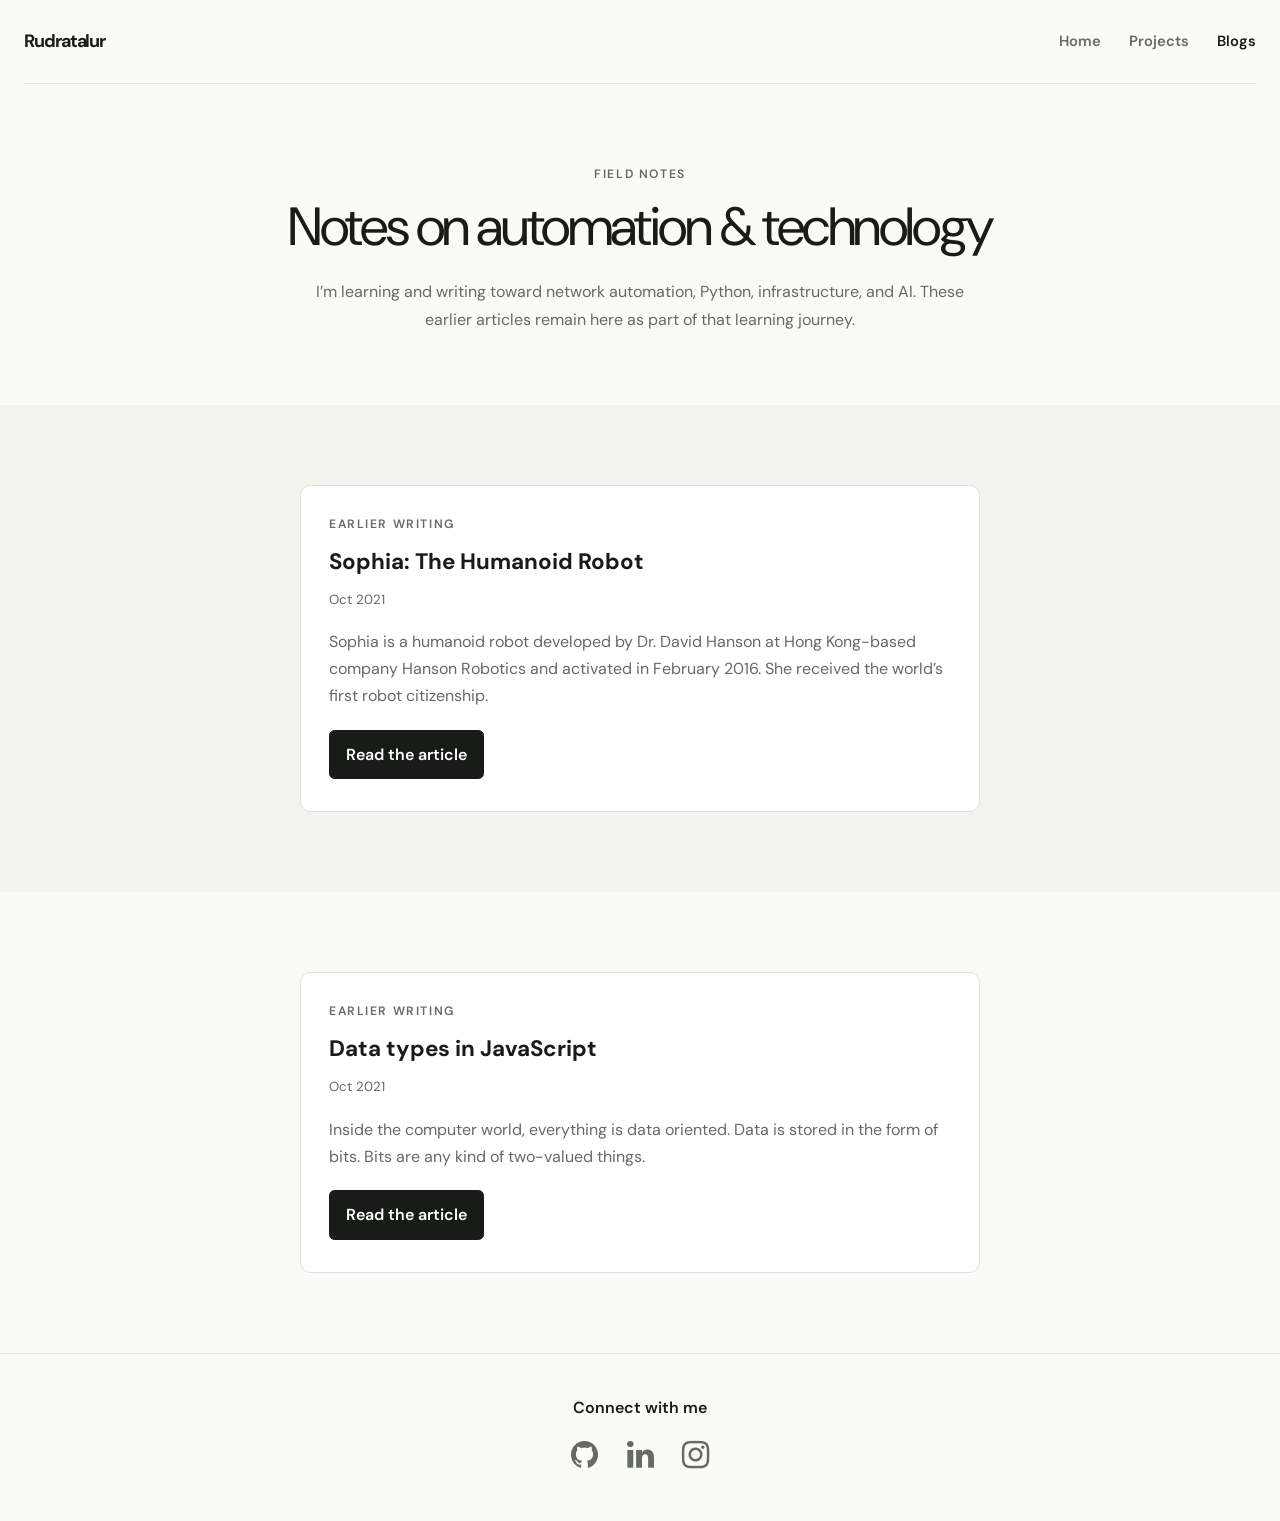
==== blogs.html @ c9188f0f "Refresh portfolio for network infrastructure Co-authored-by: Copilot <223556219+Copilot@users.norepl" ====
<!DOCTYPE html>
<html lang="en">
<head>
    <meta charset="UTF-8">
    <meta name="viewport" content="width=device-width, initial-scale=1.0">
    <meta name="theme-color" content="#0a0f14">
    <meta name="description" content="Rudratalur's notes and articles, with a growing focus on network automation and infrastructure.">
    <title>Blogs | Rudratalur</title>
    <link href="style.css" rel="stylesheet">
    <link rel="stylesheet" href="https://cdnjs.cloudflare.com/ajax/libs/font-awesome/4.7.0/css/font-awesome.min.css">
</head>
<body>
    <a class="skip-link" href="#main-content">Skip to content</a>
    <nav class="navigation container" aria-label="Main navigation">
        <a class="nav-brand" href="/">Rudratalur</a>
        <ul class="list-non-bullet nav-pills">
            <li class="list-item-inline"><a class="link" href="/">Home</a></li>
            <li class="list-item-inline"><a class="link" href="/project.html">Projects</a></li>
            <li class="list-item-inline"><a class="link link-active" href="/blogs.html" aria-current="page">Blogs</a></li>
        </ul>
    </nav>

    <main id="main-content">
        <header class="hero">
            <p class="eyebrow">FIELD NOTES</p>
            <h1 class="hero-heading">Notes on <span class="heading-inverted">automation & technology</span></h1>
            <p class="hero-intro">I’m learning and writing toward network automation, Python, infrastructure, and AI. These earlier articles remain here as part of that learning journey.</p>
        </header>

        <section class="section section-muted" aria-labelledby="sophia-heading">
            <article class="container container-center">
                <p class="eyebrow">EARLIER WRITING</p>
                <h2 id="sophia-heading">Sophia: The Humanoid Robot</h2>
                <small>Oct 2021</small>
                <p>Sophia is a humanoid robot developed by Dr. David Hanson at Hong Kong-based company Hanson Robotics and activated in February 2016. She received the world’s first robot citizenship.</p>
                <a class="link link-primary" href="https://medium.com/@rudratalur07/sophia-the-humanoid-robot-8d5dbc5ce4a0" target="_blank" rel="noopener noreferrer">Read the article</a>
            </article>
        </section>

        <section class="section" aria-labelledby="datatypes-heading">
            <article class="container container-center">
                <p class="eyebrow">EARLIER WRITING</p>
                <h2 id="datatypes-heading">Data types in JavaScript</h2>
                <small>Oct 2021</small>
                <p>Inside the computer world, everything is data oriented. Data is stored in the form of bits. Bits are any kind of two-valued things.</p>
                <a class="link link-primary" href="https://medium.com/@rudratalur07/data-types-in-javascript-2911bc93f323" target="_blank" rel="noopener noreferrer">Read the article</a>
            </article>
        </section>
    </main>

    <footer class="footer">
        <div class="footer-header">Connect with me</div>
        <ul class="link-social list-non-bullet" aria-label="Social links">
            <li class="list-item-inline">
                <a class="link" href="https://github.com/rudratalur" aria-label="GitHub">
                    <i class="fa fa-github fa-2x" aria-hidden="true"></i>
                </a>
            </li>
            <li class="list-item-inline">
                <a class="link" href="https://www.linkedin.com/in/rudraswamy-k-ab26a818b/" aria-label="LinkedIn">
                    <i class="fa fa-linkedin fa-2x" aria-hidden="true"></i>
                </a>
            </li>
            <li class="list-item-inline">
                <a class="link" href="https://www.instagram.com/rudratalur_dk/" aria-label="Instagram">
                    <i class="fa fa-instagram fa-2x" aria-hidden="true"></i>
                </a>
            </li>
        </ul>
    </footer>
</body>
</html>
---- style.css ----
@import url('https://fonts.googleapis.com/css2?family=DM+Sans:wght@400;500;600;700&family=DM+Serif+Display&display=swap');

:root {
    color-scheme: light;
    --background: #fafaf8;
    --surface: #f2f2ef;
    --surface-raised: #ffffff;
    --text: #191b19;
    --muted: #656a66;
    --accent: #287c70;
    --accent-strong: #287c70;
    --border: #dedfda;
}

* {
    box-sizing: border-box;
}

html {
    scroll-behavior: smooth;
}

body {
    margin: 0;
    background: var(--background);
    color: var(--text);
    font-family: 'DM Sans', sans-serif;
    font-size: 1rem;
    line-height: 1.7;
}

a {
    color: var(--accent);
}

a:hover {
    color: #14584f;
}

a:focus-visible {
    outline: 2px solid var(--accent);
    outline-offset: 4px;
    border-radius: 3px;
}

.skip-link {
    position: absolute;
    top: -4rem;
    left: 1rem;
    z-index: 2;
    padding: 0.65rem 1rem;
    border-radius: 0.4rem;
    background: var(--text);
    color: #fff;
}

.skip-link:focus {
    top: 1rem;
}

.container {
    padding-right: 1.5rem;
    padding-left: 1.5rem;
}

.container-center {
    max-width: 680px;
    margin: 0 auto;
}

.container-wide {
    width: min(100%, 900px);
    margin: 0 auto;
}

.navigation {
    display: flex;
    align-items: center;
    justify-content: space-between;
    gap: 1rem;
    width: min(100% - 3rem, 1240px);
    min-height: 84px;
    margin: 0 auto;
    padding-right: 0;
    padding-left: 0;
    border-bottom: 1px solid rgb(25 27 25 / 9%);
}

.navigation .nav-brand {
    color: var(--text);
    font-size: 1.12rem;
    font-weight: 700;
    letter-spacing: -0.06em;
    text-decoration: none;
    white-space: nowrap;
}

.nav-pills,
.list-non-bullet {
    margin: 0;
    padding: 0;
    list-style: none;
}

.nav-pills {
    display: flex;
    flex-wrap: wrap;
    justify-content: flex-end;
    gap: 0.35rem 1.75rem;
}

.list-item-inline {
    display: inline;
}

.navigation .link {
    display: inline-block;
    padding: 0.45rem 0;
    color: var(--muted);
    font-size: 0.92rem;
    text-decoration: none;
}

.navigation .link:hover,
.navigation .link-active {
    color: var(--text);
}

.navigation .link-active {
    font-weight: 600;
}

.hero {
    width: min(100% - 3rem, 880px);
    margin: 0 auto;
    padding: 5rem 0 4.5rem;
    text-align: center;
}

.hero-home {
    display: grid;
    grid-template-columns: minmax(0, 1.3fr) minmax(250px, 0.7fr);
    align-items: center;
    gap: clamp(2rem, 6vw, 5rem);
    width: min(100% - 3rem, 1120px);
    min-height: min(760px, calc(100svh - 76px));
    padding: 4rem 0 5rem;
    text-align: left;
}

.hero-home .hero-heading {
    margin: 0;
    font-family: 'DM Serif Display', Georgia, serif;
    font-size: clamp(3rem, 4.7vw, 4.5rem);
    font-weight: 400;
    letter-spacing: -0.035em;
    line-height: 1.04;
}

.hero-greeting {
    margin: 0 0 0.75rem;
    color: var(--muted);
    font-size: 1.05rem;
}

.hero-greeting span {
    color: var(--text);
    font-weight: 600;
}

.hero-home .hero-subtitle {
    font-size: 0.95rem;
    line-height: 1.7;
}

.hero-home .hero-intro {
    margin-left: 0;
}

.status-dot {
    display: inline-block;
    width: 0.48rem;
    height: 0.48rem;
    margin-right: 0.45rem;
    border-radius: 50%;
    background: var(--accent);
    box-shadow: 0 0 0 4px rgb(40 124 112 / 10%);
    vertical-align: 0.08rem;
    animation: status-glow 2.4s ease-in-out infinite;
}

.hero-actions {
    display: flex;
    flex-wrap: wrap;
    align-items: center;
    gap: 1rem 1.5rem;
    margin-top: 1.75rem;
}

.text-link {
    color: var(--muted);
    font-size: 0.9rem;
    text-decoration: none;
    text-underline-offset: 4px;
}

.text-link:hover {
    color: var(--text);
    text-decoration: underline;
}

.profile-console {
    width: min(100%, 440px);
    justify-self: end;
    overflow: hidden;
    border: 1px solid #d8ddd7;
    border-radius: 0.8rem;
    background: #fff;
    box-shadow: 0 26px 70px rgb(35 53 43 / 10%), 0 4px 12px rgb(35 53 43 / 5%);
    transition: box-shadow 250ms ease, transform 250ms ease;
}

.profile-console:hover {
    box-shadow: 0 32px 80px rgb(35 53 43 / 14%), 0 4px 12px rgb(35 53 43 / 5%);
    transform: translateY(-3px);
}

.profile-console-header {
    display: flex;
    align-items: center;
    gap: 0.9rem;
    min-height: 98px;
    padding: 1rem 1.25rem;
    border-bottom: 1px solid #e7e9e5;
}

.profile-photo {
    flex: 0 0 auto;
    width: 96px;
    height: 96px;
    border: 1px solid #e5e8e3;
    border-radius: 0.75rem;
    background: #f1f2ef;
    object-fit: cover;
    object-position: center 35%;
}

.profile-console-identity {
    display: grid;
    gap: 0.15rem;
    min-width: 0;
}

.profile-console-identity strong {
    font-size: 1rem;
    font-weight: 600;
}

.profile-console-identity span {
    color: var(--muted);
    font-size: 0.75rem;
    line-height: 1.4;
}

.console-indicator {
    width: 0.55rem;
    height: 0.55rem;
    margin-left: auto;
    border-radius: 50%;
    background: #31856d;
    box-shadow: 0 0 0 4px rgb(49 133 109 / 11%);
}

.console-titlebar {
    display: flex;
    justify-content: space-between;
    padding: 0.75rem 1.25rem;
    border-bottom: 1px solid rgb(255 255 255 / 8%);
    background: #202622;
    color: #c3ccc5;
    font-family: ui-monospace, SFMono-Regular, Menlo, Consolas, monospace;
    font-size: 0.66rem;
    letter-spacing: 0.1em;
}

.console-body {
    padding: 1.2rem 1.25rem 1rem;
    background: #252c27;
    color: #edf2ed;
    font-family: ui-monospace, SFMono-Regular, Menlo, Consolas, monospace;
    font-size: 0.78rem;
}

.console-output {
    max-height: 190px;
    overflow-y: auto;
    scrollbar-color: #63766a transparent;
    scrollbar-width: thin;
}

.console-output p {
    margin: 0 0 0.55rem;
    overflow-wrap: anywhere;
}

.console-prompt {
    color: #86c6a4;
}

.console-response {
    padding-left: 1rem;
    color: #bfc9c1;
    line-height: 1.65;
}

.console-response code {
    color: #a9d8b9;
}

.console-form {
    display: flex;
    align-items: center;
    gap: 0.55rem;
    min-height: 44px;
    border-bottom: 1px solid #526057;
}

.console-form input {
    flex: 1;
    min-width: 0;
    border: 0;
    outline: 0;
    background: transparent;
    color: #f3f5f2;
    font: inherit;
}

.console-form input::placeholder {
    color: #9da99f;
}

.console-form:focus-within {
    border-color: #a9d8b9;
}

.console-form button {
    width: 30px;
    height: 30px;
    border: 1px solid #65736a;
    border-radius: 0.3rem;
    background: #313b34;
    color: #e8f2e9;
    cursor: pointer;
    font: inherit;
    transition: background-color 150ms ease, border-color 150ms ease;
}

.console-form button:hover,
.console-form button:focus-visible {
    border-color: #a9d8b9;
    background: #3a4b3e;
}

.console-help {
    margin: 0.7rem 0 0;
    color: #9da99f;
    font-size: 0.66rem;
}

.console-footer {
    display: flex;
    justify-content: space-between;
    gap: 0.5rem;
    padding: 0.65rem 1.25rem;
    background: #f2f3f0;
    color: #737b74;
    font-family: ui-monospace, SFMono-Regular, Menlo, Consolas, monospace;
    font-size: 0.58rem;
    letter-spacing: 0.07em;
}

.console-footer i {
    display: inline-block;
    width: 0.4rem;
    height: 0.4rem;
    margin-right: 0.35rem;
    border-radius: 50%;
    background: #43886c;
}

.visually-hidden {
    position: absolute;
    width: 1px;
    height: 1px;
    overflow: hidden;
    clip: rect(0, 0, 0, 0);
    white-space: nowrap;
    clip-path: inset(50%);
}

@keyframes status-glow {
    50% {
        opacity: 0.55;
    }
}

.eyebrow {
    margin: 0 0 0.75rem;
    color: var(--muted);
    font-size: 0.76rem;
    font-weight: 600;
    letter-spacing: 0.13em;
}

.hero-heading {
    max-width: 820px;
    margin: 0 auto;
    color: var(--text);
    font-size: clamp(2.1rem, 4.2vw, 3.65rem);
    font-weight: 400;
    letter-spacing: -0.045em;
    line-height: 1.15;
}

.heading-inverted {
    color: var(--text);
}

.hero-subtitle {
    margin: 1.25rem 0 0;
    color: var(--muted);
    font-size: clamp(0.98rem, 2.4vw, 1.15rem);
}

.hero-intro {
    max-width: 690px;
    margin: 1.25rem auto 0;
    color: var(--muted);
}

.section {
    padding: 5rem 1.5rem;
}

.section-muted,
.ow {
    background: var(--surface);
}

.section-muted .container-wide,
.section > .container-wide {
    padding-top: 0.25rem;
}

.section-heading {
    margin: 0 0 1.5rem;
    font-size: clamp(1.65rem, 3vw, 2.2rem);
    letter-spacing: -0.03em;
    line-height: 1.3;
}

.section-copy {
    max-width: 700px;
    margin: 0 0 1.5rem;
    color: var(--muted);
}

.about-note {
    max-width: 780px;
}

.about-note .section-heading {
    margin-bottom: 0.75rem;
    font-family: 'DM Serif Display', Georgia, serif;
    font-size: clamp(2rem, 3.7vw, 3.2rem);
    font-weight: 400;
    letter-spacing: -0.035em;
}

.about-note .section-copy {
    max-width: 620px;
    margin-bottom: 0;
}

.info-grid {
    display: grid;
    grid-template-columns: repeat(2, minmax(0, 1fr));
    gap: 1rem;
}

.info-card {
    padding: 1.4rem 1.5rem;
    border: 1px solid var(--border);
    border-radius: 0.65rem;
    background: var(--surface-raised);
    transition: border-color 180ms ease, box-shadow 180ms ease, transform 180ms ease;
}

.info-card:hover,
.info-card[open] {
    border-color: rgb(40 124 112 / 45%);
    box-shadow: 0 12px 28px rgb(25 27 25 / 5%);
}

.info-card[open] {
    transform: translateY(-2px);
}

.info-card h3 {
    margin: 0 0 0.6rem;
    font-size: 1.05rem;
}

.info-card summary {
    cursor: pointer;
    list-style: none;
}

.info-card summary::-webkit-details-marker {
    display: none;
}

.info-card summary::after {
    float: right;
    margin-left: 0.75rem;
    color: var(--accent);
    content: "+";
    font-size: 1.25rem;
    line-height: 1.5;
    transition: transform 180ms ease;
}

.info-card[open] summary::after {
    transform: rotate(45deg);
}

.info-card summary:focus-visible {
    outline: 2px solid var(--accent);
    outline-offset: 5px;
}

.info-card p {
    margin: 0.75rem 0 0;
    color: var(--muted);
}

.link {
    display: inline-block;
    padding: 0.65rem 1rem;
    border-radius: 0.35rem;
    font-weight: 600;
    text-decoration: none;
    transition: background-color 150ms ease, border-color 150ms ease;
}

.link-primary {
    border: 1px solid var(--text);
    background: var(--text);
    color: #fff;
    transition: transform 180ms ease, background-color 180ms ease, box-shadow 180ms ease;
}

.link-primary:hover {
    border-color: #343834;
    background: #343834;
    color: #fff;
    box-shadow: 0 8px 20px rgb(25 27 25 / 13%);
    transform: translateY(-2px);
}

.link-secondary {
    border: 1px solid var(--border);
    background: transparent;
    color: var(--text);
}

.link-secondary:hover {
    border-color: var(--text);
    color: var(--text);
}

.section > .container-center {
    padding: 1.75rem;
    border: 1px solid var(--border);
    border-radius: 0.65rem;
    background: var(--surface-raised);
    transition: border-color 180ms ease, transform 180ms ease;
}

.section > .container-center:hover {
    border-color: rgb(40 124 112 / 35%);
    box-shadow: 0 12px 28px rgb(25 27 25 / 5%);
    transform: translateY(-3px);
}

.section > .container-center h2,
.section > .container-center h3 {
    margin: 0 0 0.5rem;
    font-size: 1.4rem;
    line-height: 1.35;
}

.section > .container-center p {
    color: var(--muted);
}

.section > .container-center small {
    color: var(--muted);
}

.section > .container-center .link {
    margin: 0.25rem 0.4rem 0.25rem 0;
}

.footer {
    padding: 2.5rem 1rem;
    border-top: 1px solid rgb(25 27 25 / 9%);
    text-align: center;
}

.footer-header {
    margin-bottom: 0.75rem;
    font-weight: 600;
}

.link-social {
    display: flex;
    justify-content: center;
    gap: 1rem;
}

.footer .link {
    padding: 0.4rem;
    color: var(--muted);
}

.footer .link:hover {
    color: var(--text);
}

@media (max-width: 600px) {
    .navigation {
        align-items: flex-start;
        flex-direction: column;
        gap: 0.35rem;
        padding-top: 1rem;
        padding-bottom: 0.75rem;
    }

    .navigation.container {
        width: calc(100% - 2.5rem);
    }

    .nav-pills {
        justify-content: flex-start;
        gap: 0.25rem 1rem;
    }

    .hero {
        padding: 3.5rem 0;
    }

    .hero-home {
        grid-template-columns: 1fr;
        gap: 1rem;
        min-height: auto;
        padding: 3.5rem 0 2.5rem;
        text-align: center;
    }

    .hero-home .eyebrow {
        font-size: 0.68rem;
    }

    .hero-home .hero-heading {
        font-size: clamp(2.8rem, 10vw, 3.5rem);
    }

    .hero-home .hero-intro {
        margin-right: auto;
        margin-left: auto;
    }

    .hero-actions {
        justify-content: center;
    }

    .profile-console {
        width: min(100%, 440px);
        justify-self: center;
        margin-top: 0.5rem;
    }

    .console-footer {
        font-size: 0.52rem;
    }

    .profile-photo {
        width: 76px;
        height: 76px;
    }

    .section {
        padding: 3rem 1.25rem;
    }

    .info-grid {
        grid-template-columns: 1fr;
    }
}

@media (prefers-reduced-motion: reduce) {
    html {
        scroll-behavior: auto;
    }

    *,
    *::before,
    *::after {
        animation-duration: 0.01ms !important;
        animation-iteration-count: 1 !important;
        transition-duration: 0.01ms !important;
    }
}
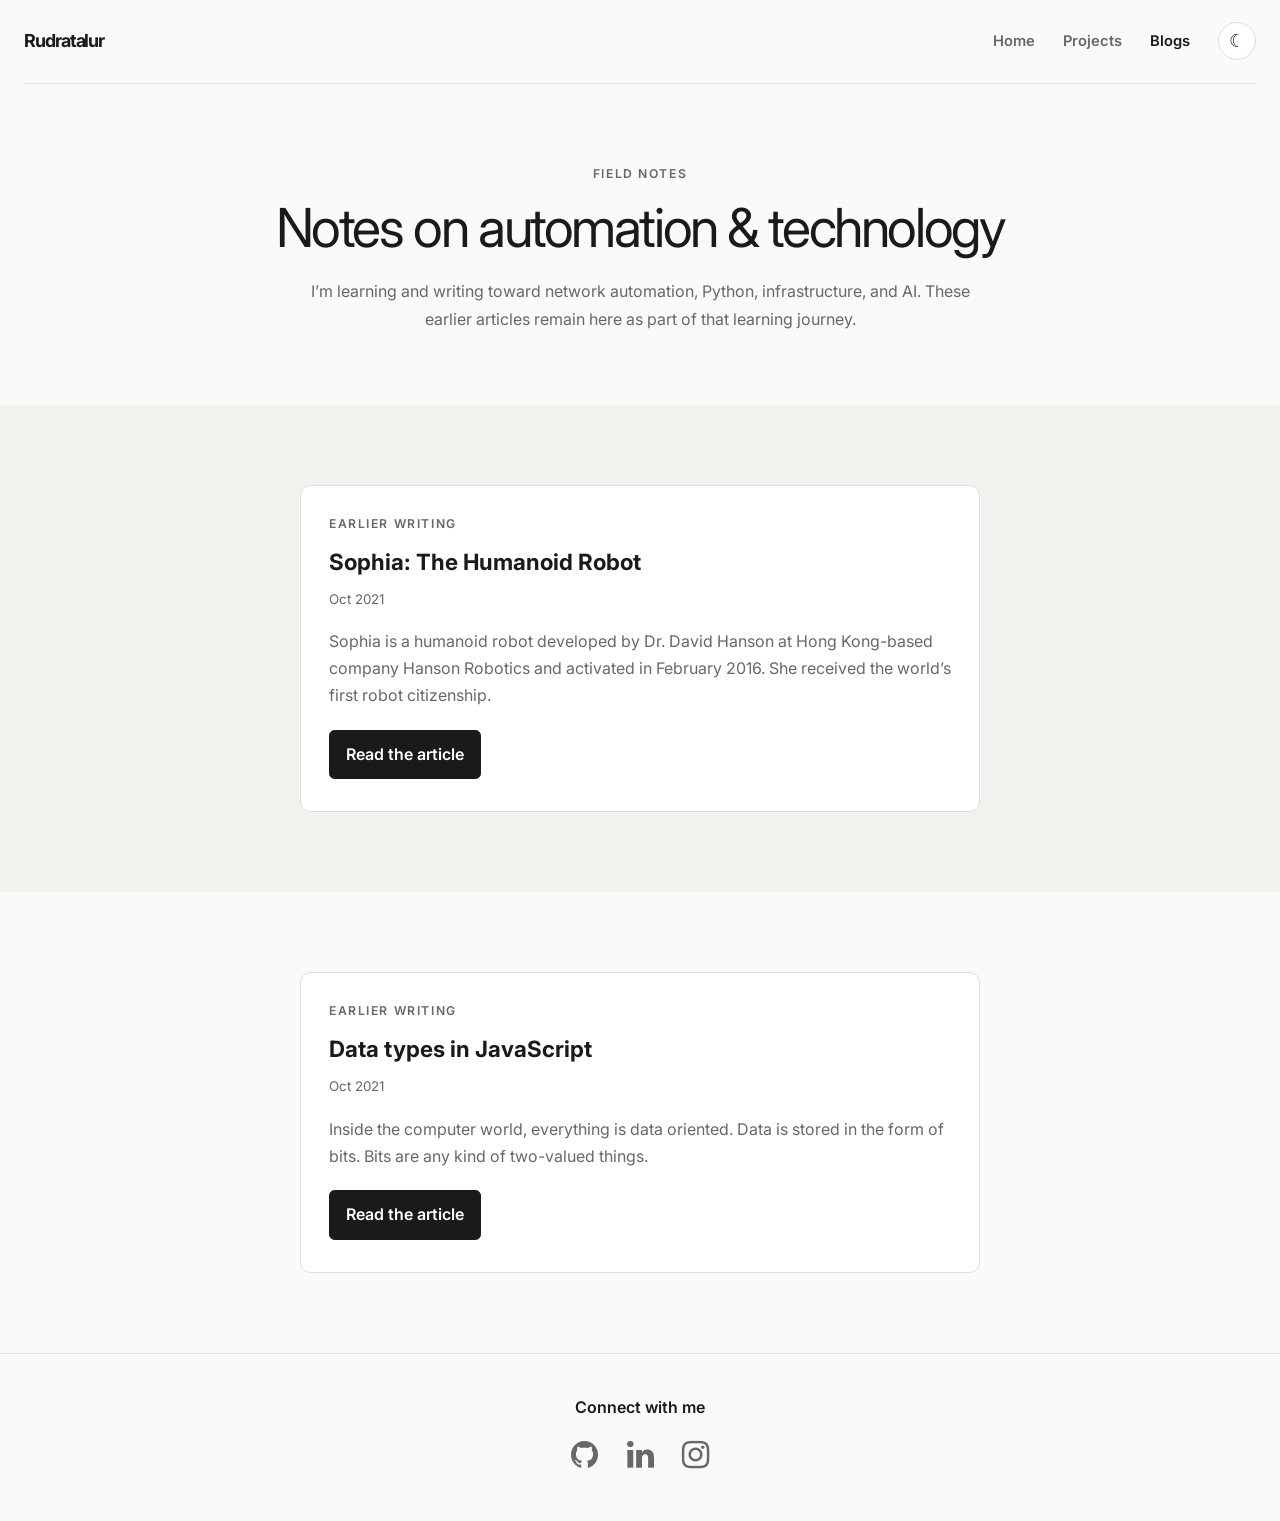
==== commit e7f79ead: "Refresh portfolio design and add theme toggle Co-authored-by: Copilot <223556219+Copilot@users.norep" ====
--- a/blogs.html
+++ b/blogs.html
@@ -6,6 +6,7 @@
     <meta name="theme-color" content="#0a0f14">
     <meta name="description" content="Rudratalur's notes and articles, with a growing focus on network automation and infrastructure.">
     <title>Blogs | Rudratalur</title>
+    <script src="theme.js"></script>
     <link href="style.css" rel="stylesheet">
     <link rel="stylesheet" href="https://cdnjs.cloudflare.com/ajax/libs/font-awesome/4.7.0/css/font-awesome.min.css">
 </head>
@@ -17,6 +18,11 @@
             <li class="list-item-inline"><a class="link" href="/">Home</a></li>
             <li class="list-item-inline"><a class="link" href="/project.html">Projects</a></li>
             <li class="list-item-inline"><a class="link link-active" href="/blogs.html" aria-current="page">Blogs</a></li>
+            <li class="list-item-inline">
+                <button class="theme-toggle" id="theme-toggle" type="button" aria-label="Switch to dark theme" aria-pressed="false" title="Switch theme">
+                    <span class="theme-toggle-icon" aria-hidden="true">☾</span>
+                </button>
+            </li>
         </ul>
     </nav>
 
--- a/style.css
+++ b/style.css
@@ -1,4 +1,4 @@
-@import url('https://fonts.googleapis.com/css2?family=DM+Sans:wght@400;500;600;700&family=DM+Serif+Display&display=swap');
+@import url('https://fonts.googleapis.com/css2?family=Inter:wght@400;500;600;700&display=swap');
 
 :root {
     color-scheme: light;
@@ -9,7 +9,49 @@
     --muted: #656a66;
     --accent: #287c70;
     --accent-strong: #287c70;
+    --accent-hover: #14584f;
     --border: #dedfda;
+    --nav-border: rgb(25 27 25 / 9%);
+    --button-text: #ffffff;
+    --button-hover: #343834;
+}
+
+:root[data-theme="dark"] {
+    color-scheme: dark;
+    --background: #0d0f12;
+    --surface: #111419;
+    --surface-raised: #15191f;
+    --text: #f1f3f6;
+    --muted: #a0a6b0;
+    --accent: #b7c9e5;
+    --accent-strong: #b7c9e5;
+    --accent-hover: #dce6f5;
+    --border: #292e36;
+    --nav-border: rgb(241 243 246 / 12%);
+    --button-text: #101216;
+    --button-hover: #dce6f5;
+}
+
+:root[data-theme="dark"] body {
+    background:
+        radial-gradient(ellipse at 50% -30%, rgb(183 201 229 / 7%), transparent 65%),
+        var(--background);
+    transition: background-color 180ms ease, color 180ms ease;
+}
+
+:root[data-theme="dark"] .theme-toggle {
+    border-color: var(--border);
+    background: var(--surface-raised);
+}
+
+:root[data-theme="dark"] .theme-toggle:hover {
+    border-color: #596477;
+    background: #1b2028;
+}
+
+:root[data-theme="dark"] .status-dot {
+    background: var(--accent);
+    box-shadow: 0 0 0 4px rgb(183 201 229 / 10%);
 }
 
 * {
@@ -24,7 +66,7 @@
     margin: 0;
     background: var(--background);
     color: var(--text);
-    font-family: 'DM Sans', sans-serif;
+    font-family: 'Inter', -apple-system, BlinkMacSystemFont, 'Segoe UI', sans-serif;
     font-size: 1rem;
     line-height: 1.7;
 }
@@ -34,7 +76,7 @@
 }
 
 a:hover {
-    color: #14584f;
+    color: var(--accent-hover);
 }
 
 a:focus-visible {
@@ -83,7 +125,7 @@
     margin: 0 auto;
     padding-right: 0;
     padding-left: 0;
-    border-bottom: 1px solid rgb(25 27 25 / 9%);
+    border-bottom: 1px solid var(--nav-border);
 }
 
 .navigation .nav-brand {
@@ -128,6 +170,38 @@
 
 .navigation .link-active {
     font-weight: 600;
+}
+
+.theme-toggle {
+    display: inline-grid;
+    width: 38px;
+    height: 38px;
+    place-items: center;
+    padding: 0;
+    border: 1px solid var(--border);
+    border-radius: 50%;
+    background: var(--surface-raised);
+    color: var(--text);
+    cursor: pointer;
+    font: inherit;
+    font-size: 0.82rem;
+    line-height: 1;
+    transition: background-color 150ms ease, border-color 150ms ease;
+}
+
+.theme-toggle:hover {
+    border-color: var(--accent);
+    background: var(--surface);
+}
+
+.theme-toggle:focus-visible {
+    outline: 2px solid var(--accent);
+    outline-offset: 3px;
+}
+
+.theme-toggle-icon {
+    font-size: 1.1rem;
+    line-height: 1;
 }
 
 .hero {
@@ -150,10 +224,9 @@
 
 .hero-home .hero-heading {
     margin: 0;
-    font-family: 'DM Serif Display', Georgia, serif;
     font-size: clamp(3rem, 4.7vw, 4.5rem);
-    font-weight: 400;
-    letter-spacing: -0.035em;
+    font-weight: 500;
+    letter-spacing: -0.055em;
     line-height: 1.04;
 }
 
@@ -220,6 +293,69 @@
     transition: box-shadow 250ms ease, transform 250ms ease;
 }
 
+:root[data-theme="dark"] .profile-console {
+    border-color: var(--border);
+    background: var(--surface-raised);
+    box-shadow: 0 24px 64px rgb(0 0 0 / 26%), 0 1px 2px rgb(255 255 255 / 3%);
+}
+
+:root[data-theme="dark"] .profile-console:hover {
+    box-shadow: 0 28px 72px rgb(0 0 0 / 34%), 0 1px 2px rgb(255 255 255 / 4%);
+}
+
+:root[data-theme="dark"] .profile-console-header {
+    border-bottom-color: var(--border);
+}
+
+:root[data-theme="dark"] .profile-photo {
+    border-color: var(--border);
+    background: var(--surface);
+}
+
+:root[data-theme="dark"] .console-titlebar {
+    border-bottom-color: var(--border);
+    background: #101216;
+    color: #a0a6b0;
+}
+
+:root[data-theme="dark"] .console-body {
+    background: #15191f;
+    color: #e5e8ed;
+}
+
+:root[data-theme="dark"] .console-prompt,
+:root[data-theme="dark"] .console-response code {
+    color: #c5d4ea;
+}
+
+:root[data-theme="dark"] .console-response {
+    color: #a0a6b0;
+}
+
+:root[data-theme="dark"] .console-form {
+    border-bottom-color: #39414d;
+}
+
+:root[data-theme="dark"] .console-form:focus-within {
+    border-color: #b7c9e5;
+}
+
+:root[data-theme="dark"] .console-form button {
+    border-color: #39414d;
+    background: #20252d;
+    color: #e5e8ed;
+}
+
+:root[data-theme="dark"] .console-form button:hover,
+:root[data-theme="dark"] .console-form button:focus-visible {
+    border-color: #8798b2;
+    background: #292f39;
+}
+
+:root[data-theme="dark"] .console-help {
+    color: #929aa6;
+}
+
 .profile-console:hover {
     box-shadow: 0 32px 80px rgb(35 53 43 / 14%), 0 4px 12px rgb(35 53 43 / 5%);
     transform: translateY(-3px);
@@ -465,21 +601,106 @@
     color: var(--muted);
 }
 
-.about-note {
-    max-width: 780px;
-}
-
-.about-note .section-heading {
-    margin-bottom: 0.75rem;
-    font-family: 'DM Serif Display', Georgia, serif;
-    font-size: clamp(2rem, 3.7vw, 3.2rem);
-    font-weight: 400;
-    letter-spacing: -0.035em;
-}
-
-.about-note .section-copy {
-    max-width: 620px;
-    margin-bottom: 0;
+.highlights {
+    background: var(--surface);
+}
+
+.highlights-grid {
+    display: grid;
+    grid-template-columns: repeat(3, minmax(0, 1fr));
+    gap: 1.25rem;
+}
+
+.highlight-card {
+    display: flex;
+    flex-direction: column;
+    align-items: flex-start;
+    min-width: 0;
+    min-height: 300px;
+    padding: 1.6rem;
+    border: 1px solid var(--border);
+    border-radius: 1rem;
+    background: var(--surface-raised);
+    box-shadow: 0 8px 24px rgb(25 27 25 / 4%);
+    transition: border-color 180ms ease, box-shadow 180ms ease, transform 180ms ease;
+}
+
+.highlight-card:hover {
+    border-color: color-mix(in srgb, var(--accent) 38%, var(--border));
+    box-shadow: 0 16px 36px rgb(25 27 25 / 8%);
+    transform: translateY(-3px);
+}
+
+.highlight-card .eyebrow {
+    display: flex;
+    align-items: center;
+    gap: 0.55rem;
+    margin: 0 0 1.35rem;
+    font-size: 0.67rem;
+    font-weight: 700;
+    letter-spacing: 0.1em;
+    text-transform: uppercase;
+}
+
+.highlight-card .eyebrow span {
+    display: inline-grid;
+    width: 1.7rem;
+    height: 1.7rem;
+    place-items: center;
+    border: 1px solid var(--border);
+    border-radius: 0.55rem;
+    background: var(--surface);
+    color: var(--accent);
+    font-family: ui-monospace, SFMono-Regular, Menlo, Consolas, monospace;
+    letter-spacing: 0;
+}
+
+.highlight-card h2 {
+    margin: 0 0 0.8rem;
+    font-size: clamp(1.3rem, 1.7vw, 1.55rem);
+    font-weight: 600;
+    letter-spacing: -0.045em;
+    line-height: 1.25;
+}
+
+.highlight-card > p:not(.eyebrow) {
+    margin: 0 0 1.5rem;
+    color: var(--muted);
+    font-size: 0.88rem;
+    line-height: 1.8;
+}
+
+.highlight-link {
+    display: inline-flex;
+    align-items: center;
+    justify-content: space-between;
+    gap: 0.45rem;
+    margin-top: auto;
+    color: var(--accent);
+    font-size: 0.84rem;
+    font-weight: 600;
+    text-decoration: none;
+}
+
+.highlight-link span {
+    display: inline-grid;
+    width: 1.7rem;
+    height: 1.7rem;
+    place-items: center;
+    border: 1px solid var(--border);
+    border-radius: 50%;
+    color: var(--text);
+    transition: background-color 150ms ease, border-color 150ms ease, transform 150ms ease;
+}
+
+.highlight-link:hover {
+    color: var(--accent-hover);
+}
+
+.highlight-link:hover span {
+    border-color: var(--accent);
+    background: var(--surface);
+    transform: translate(2px, -2px);
 }
 
 .info-grid {
@@ -504,6 +725,12 @@
 
 .info-card[open] {
     transform: translateY(-2px);
+}
+
+:root[data-theme="dark"] .info-card:hover,
+:root[data-theme="dark"] .info-card[open] {
+    border-color: #596477;
+    box-shadow: 0 12px 28px rgb(0 0 0 / 18%);
 }
 
 .info-card h3 {
@@ -556,16 +783,20 @@
 .link-primary {
     border: 1px solid var(--text);
     background: var(--text);
-    color: #fff;
+    color: var(--button-text);
     transition: transform 180ms ease, background-color 180ms ease, box-shadow 180ms ease;
 }
 
 .link-primary:hover {
-    border-color: #343834;
-    background: #343834;
-    color: #fff;
+    border-color: var(--button-hover);
+    background: var(--button-hover);
+    color: var(--button-text);
     box-shadow: 0 8px 20px rgb(25 27 25 / 13%);
     transform: translateY(-2px);
+}
+
+:root[data-theme="dark"] .link-primary:hover {
+    box-shadow: 0 8px 24px rgb(0 0 0 / 28%);
 }
 
 .link-secondary {
@@ -593,6 +824,11 @@
     transform: translateY(-3px);
 }
 
+:root[data-theme="dark"] .section > .container-center:hover {
+    border-color: #596477;
+    box-shadow: 0 12px 28px rgb(0 0 0 / 18%);
+}
+
 .section > .container-center h2,
 .section > .container-center h3 {
     margin: 0 0 0.5rem;
@@ -614,7 +850,7 @@
 
 .footer {
     padding: 2.5rem 1rem;
-    border-top: 1px solid rgb(25 27 25 / 9%);
+    border-top: 1px solid var(--nav-border);
     text-align: center;
 }
 
@@ -636,6 +872,15 @@
 
 .footer .link:hover {
     color: var(--text);
+}
+
+:root[data-theme="dark"] .console-footer {
+    background: #111419;
+    color: #929aa6;
+}
+
+:root[data-theme="dark"] .console-footer i {
+    background: #b7c9e5;
 }
 
 @media (max-width: 600px) {
@@ -704,8 +949,29 @@
         padding: 3rem 1.25rem;
     }
 
+    .highlights-grid {
+        grid-template-columns: 1fr;
+        gap: 2rem;
+    }
+
+    .highlight-card {
+        min-height: 0;
+        padding: 1.4rem;
+    }
+
     .info-grid {
         grid-template-columns: 1fr;
+    }
+}
+
+@media (min-width: 601px) and (max-width: 850px) {
+    .highlights-grid {
+        grid-template-columns: repeat(2, minmax(0, 1fr));
+    }
+
+    .highlight-card:last-child {
+        grid-column: 1 / -1;
+        min-height: 240px;
     }
 }
 
